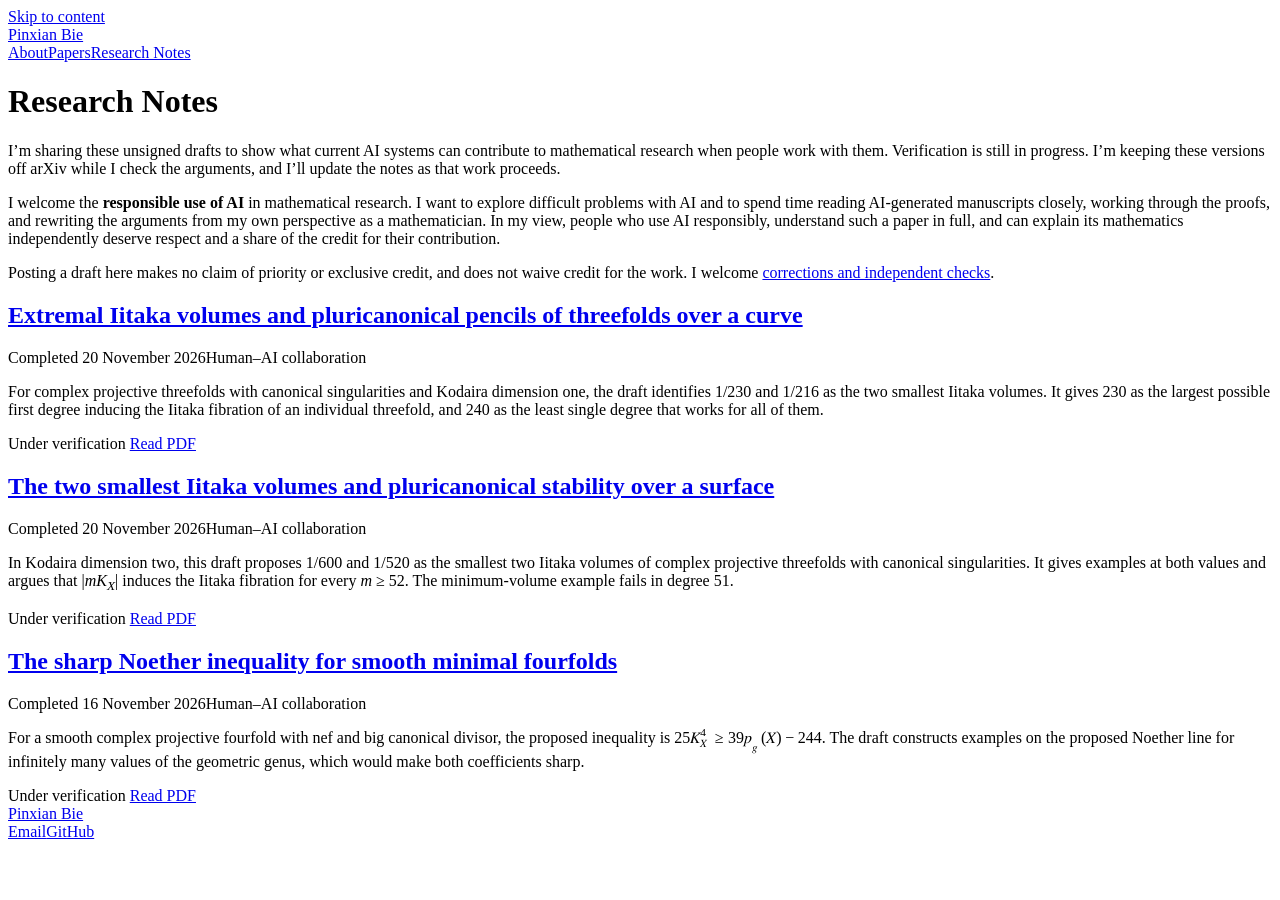
==== research-notes.html @ ce0310d9 "Publish the homepage, papers and research notes" ====
<!doctype html>
<html lang="en">
<head>
  <meta charset="utf-8">
  <meta name="viewport" content="width=device-width, initial-scale=1">
  <meta name="theme-color" content="#ffffff">
  <meta name="description" content="Unsigned drafts developed through human–AI collaboration. Each entry records its completion date and current verification status.">
  <title>Research Notes · Pinxian Bie</title>
  <link rel="stylesheet" href="assets/site.css">
</head>
<body>
  <a class="skip" href="#content">Skip to content</a>
  <header class="masthead"><div class="wrap masthead-inner">
    <a class="wordmark" href="index.html" aria-label="Pinxian Bie, home">Pinxian Bie</a>
    <nav aria-label="Primary navigation"><a href="index.html">About</a><a href="papers.html">Papers</a><a href="research-notes.html" aria-current="page">Research Notes</a></nav>
  </div></header>
  <main id="content" class="wrap" tabindex="-1">
    <div class="page-head notes-head"><h1>Research Notes</h1>
      <div class="notes-intro">
        <p>I’m sharing these unsigned drafts to show what current AI systems can contribute to mathematical research when people work with them. Verification is still in progress. I’m keeping these versions off arXiv while I check the arguments, and I’ll update the notes as that work proceeds.</p>
        <p>I welcome the <strong>responsible use of AI</strong> in mathematical research. I want to explore difficult problems with AI and to spend time reading AI-generated manuscripts closely, working through the proofs, and rewriting the arguments from my own perspective as a mathematician. In my view, people who use AI responsibly, understand such a paper in full, and can explain its mathematics independently deserve respect and a share of the credit for their contribution.</p>
        <p>Posting a draft here makes no claim of priority or exclusive credit, and does not waive credit for the work. I welcome <a href="mailto:biepinxian@gmail.com">corrections and independent checks</a>.</p>
      </div>
    </div>
    <div class="record-list">
      <article class="entry note" id="iitaka-curve">
        <div class="entry-body">
          <h2 class="entry-title"><a href="drafts/Iitaka_Threefolds_Over_a_Curve.pdf">Extremal Iitaka volumes and pluricanonical pencils of threefolds over a curve</a></h2>
          <p class="note-meta"><span>Completed <time datetime="2026-11-20">20 November 2026</time></span><span>Human–AI collaboration</span></p>
          <p class="summary">For complex projective threefolds with canonical singularities and Kodaira dimension one, the draft identifies <span class='num'>1/230</span> and <span class='num'>1/216</span> as the two smallest Iitaka volumes. It gives 230 as the largest possible first degree inducing the Iitaka fibration of an individual threefold, and 240 as the least single degree that works for all of them.</p>
        </div>
        <div class="entry-aside note-aside">
          <span class="status">Under verification</span>
          <a class="pdf-link" href="drafts/Iitaka_Threefolds_Over_a_Curve.pdf" aria-label="Read PDF of Extremal Iitaka volumes and pluricanonical pencils of threefolds over a curve">Read PDF</a>
        </div>
      </article>
      <article class="entry note" id="iitaka-surface">
        <div class="entry-body">
          <h2 class="entry-title"><a href="drafts/Iitaka_Threefolds_Over_a_Surface.pdf">The two smallest Iitaka volumes and pluricanonical stability over a surface</a></h2>
          <p class="note-meta"><span>Completed <time datetime="2026-11-20">20 November 2026</time></span><span>Human–AI collaboration</span></p>
          <p class="summary">In Kodaira dimension two, this draft proposes <span class='num'>1/600</span> and <span class='num'>1/520</span> as the smallest two Iitaka volumes of complex projective threefolds with canonical singularities. It gives examples at both values and argues that <span class='num'>|<var>mK</var><sub><var>X</var></sub>|</span> induces the Iitaka fibration for every <span class='num'><var>m</var> ≥ 52</span>. The minimum-volume example fails in degree 51.</p>
        </div>
        <div class="entry-aside note-aside">
          <span class="status">Under verification</span>
          <a class="pdf-link" href="drafts/Iitaka_Threefolds_Over_a_Surface.pdf" aria-label="Read PDF of The two smallest Iitaka volumes and pluricanonical stability over a surface">Read PDF</a>
        </div>
      </article>
      <article class="entry note" id="noether-fourfolds">
        <div class="entry-body">
          <h2 class="entry-title"><a href="drafts/Sharp_Noether_Inequality_Smooth_Fourfolds.pdf">The sharp Noether inequality for smooth minimal fourfolds</a></h2>
          <p class="note-meta"><span>Completed <time datetime="2026-11-16">16 November 2026</time></span><span>Human–AI collaboration</span></p>
          <p class="summary">For a smooth complex projective fourfold with nef and big canonical divisor, the proposed inequality is <math aria-label='25 K sub X to the fourth is at least 39 times the geometric genus minus 244'><mn>25</mn><msubsup><mi>K</mi><mi>X</mi><mn>4</mn></msubsup><mo>≥</mo><mn>39</mn><msub><mi>p</mi><mi>g</mi></msub><mo>(</mo><mi>X</mi><mo>)</mo><mo>−</mo><mn>244</mn></math>. The draft constructs examples on the proposed Noether line for infinitely many values of the geometric genus, which would make both coefficients sharp.</p>
        </div>
        <div class="entry-aside note-aside">
          <span class="status">Under verification</span>
          <a class="pdf-link" href="drafts/Sharp_Noether_Inequality_Smooth_Fourfolds.pdf" aria-label="Read PDF of The sharp Noether inequality for smooth minimal fourfolds">Read PDF</a>
        </div>
      </article></div></main>
  <footer class="footer"><div class="wrap footer-inner"><a class="footer-name" href="index.html">Pinxian Bie</a>
    <div><a href="mailto:biepinxian@gmail.com">Email</a><a href="https://github.com/Pxb42">GitHub</a></div>
  </div></footer>
</body>
</html>
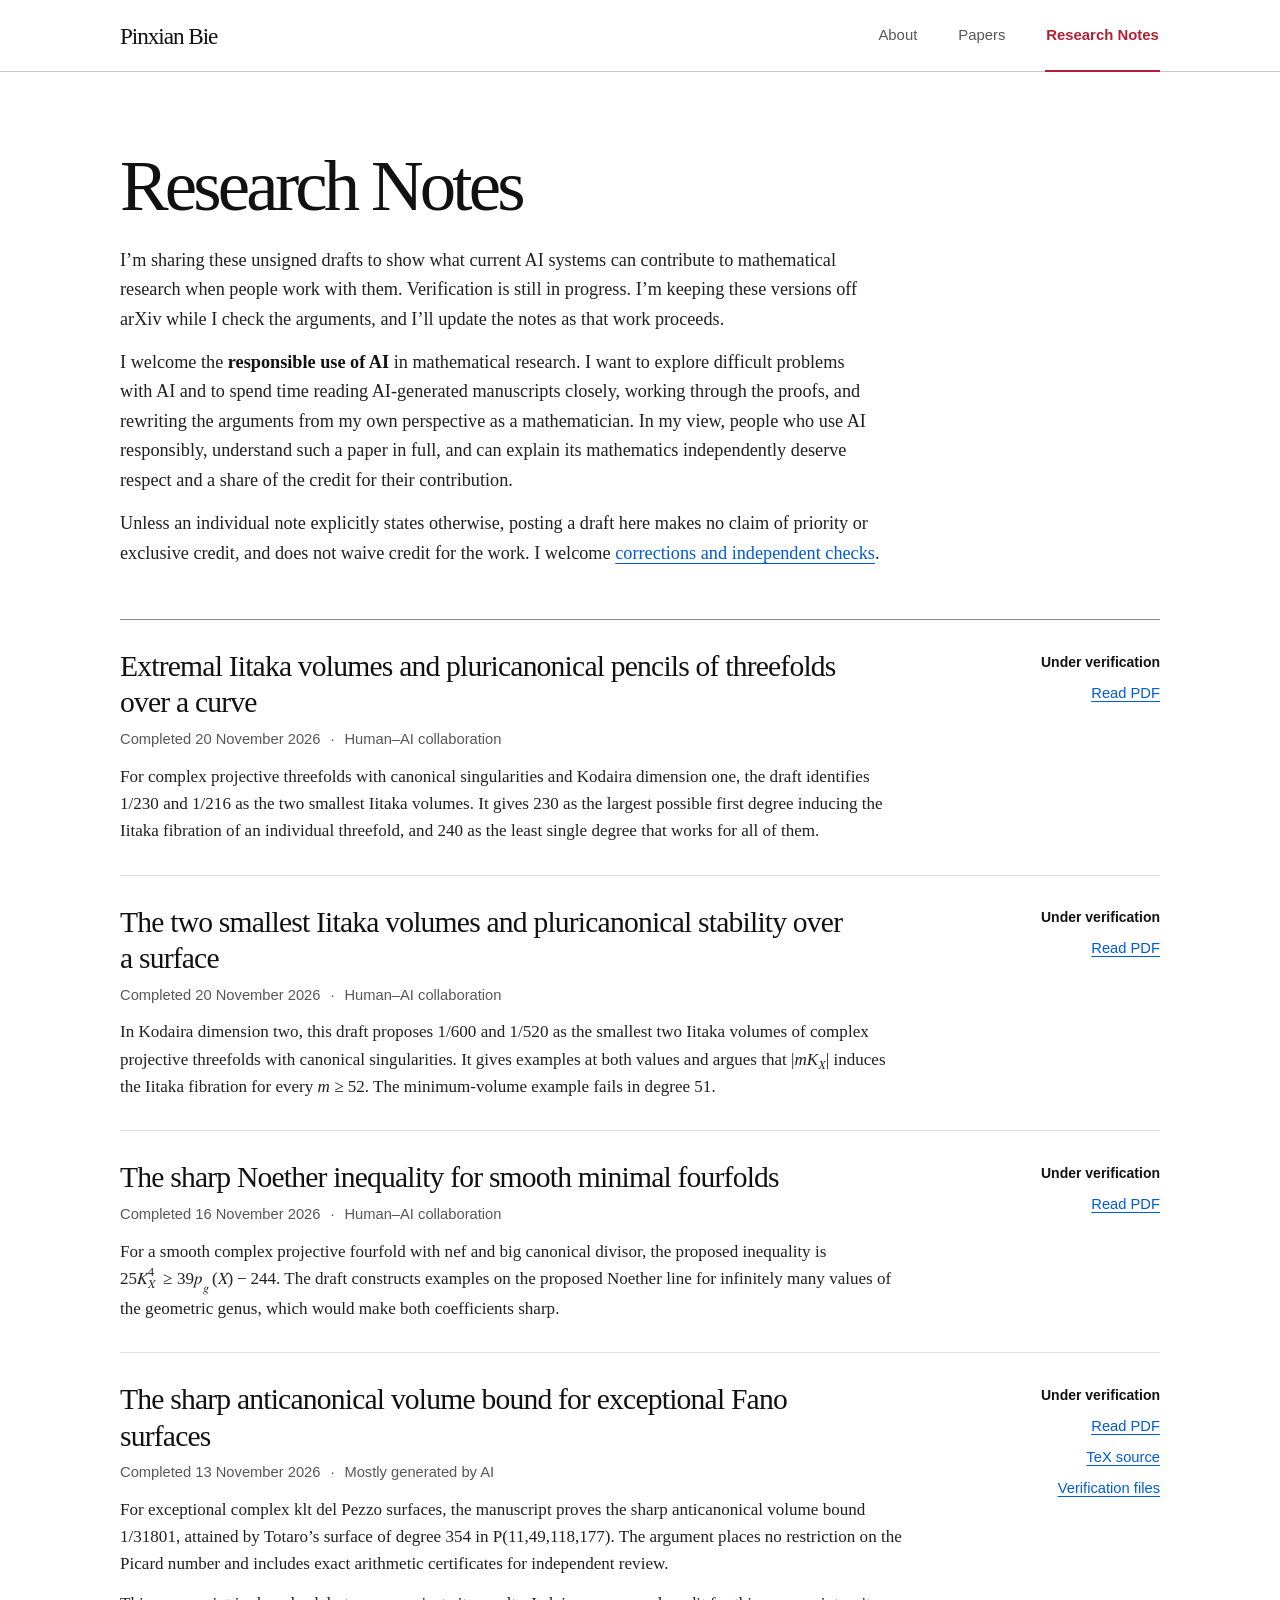
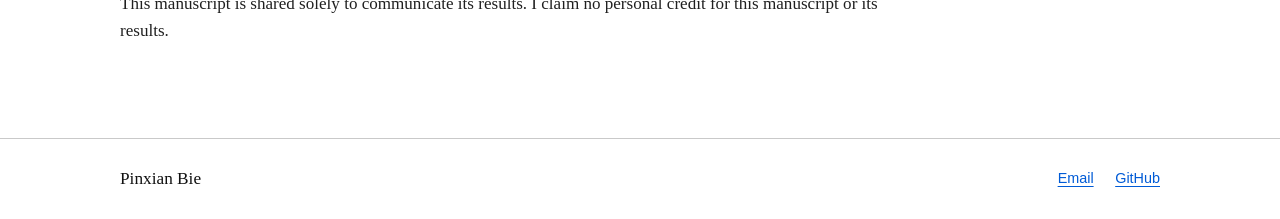
==== commit 2fd56bb2: "Add the exceptional Fano Research Note Link the PDF, embedded-reference TeX, and verification archiv" ====
--- a/research-notes.html
+++ b/research-notes.html
@@ -4,7 +4,7 @@
   <meta charset="utf-8">
   <meta name="viewport" content="width=device-width, initial-scale=1">
   <meta name="theme-color" content="#ffffff">
-  <meta name="description" content="Unsigned drafts developed through human–AI collaboration. Each entry records its completion date and current verification status.">
+  <meta name="description" content="Unsigned research drafts with article-specific AI disclosures, completion dates, and verification status.">
   <title>Research Notes · Pinxian Bie</title>
   <link rel="stylesheet" href="assets/site.css">
 </head>
@@ -19,7 +19,7 @@
       <div class="notes-intro">
         <p>I’m sharing these unsigned drafts to show what current AI systems can contribute to mathematical research when people work with them. Verification is still in progress. I’m keeping these versions off arXiv while I check the arguments, and I’ll update the notes as that work proceeds.</p>
         <p>I welcome the <strong>responsible use of AI</strong> in mathematical research. I want to explore difficult problems with AI and to spend time reading AI-generated manuscripts closely, working through the proofs, and rewriting the arguments from my own perspective as a mathematician. In my view, people who use AI responsibly, understand such a paper in full, and can explain its mathematics independently deserve respect and a share of the credit for their contribution.</p>
-        <p>Posting a draft here makes no claim of priority or exclusive credit, and does not waive credit for the work. I welcome <a href="mailto:biepinxian@gmail.com">corrections and independent checks</a>.</p>
+        <p>Unless an individual note explicitly states otherwise, posting a draft here makes no claim of priority or exclusive credit, and does not waive credit for the work. I welcome <a href="mailto:biepinxian@gmail.com">corrections and independent checks</a>.</p>
       </div>
     </div>
     <div class="record-list">
@@ -55,7 +55,23 @@
           <span class="status">Under verification</span>
           <a class="pdf-link" href="drafts/Sharp_Noether_Inequality_Smooth_Fourfolds.pdf" aria-label="Read PDF of The sharp Noether inequality for smooth minimal fourfolds">Read PDF</a>
         </div>
-      </article></div></main>
+      </article>
+      <article class="entry note" id="exceptional-fano">
+        <div class="entry-body">
+          <h2 class="entry-title"><a href="drafts/Exceptional_Fano_Volume.pdf">The sharp anticanonical volume bound for exceptional Fano surfaces</a></h2>
+          <p class="note-meta"><span>Completed <time datetime="2026-11-13">13 November 2026</time></span><span>Mostly generated by AI</span></p>
+          <p class="summary">For exceptional complex klt del Pezzo surfaces, the manuscript proves the sharp anticanonical volume bound <span class="num">1/31801</span>, attained by Totaro’s surface of degree 354 in <span class="num">P(11,49,118,177)</span>. The argument places no restriction on the Picard number and includes exact arithmetic certificates for independent review.</p>
+          <p class="summary">This manuscript is shared solely to communicate its results. I claim no personal credit for this manuscript or its results.</p>
+        </div>
+        <div class="entry-aside note-aside">
+          <span class="status">Under verification</span>
+          <a class="pdf-link" href="drafts/Exceptional_Fano_Volume.pdf" aria-label="Read PDF of The sharp anticanonical volume bound for exceptional Fano surfaces">Read PDF</a>
+          <a class="pdf-link" href="drafts/Exceptional_Fano_Volume.tex" aria-label="Download TeX source of the exceptional Fano manuscript">TeX source</a>
+          <a class="pdf-link" href="drafts/Exceptional_Fano_Volume_Verification.zip" aria-label="Download exact verification programs and certificates">Verification files</a>
+        </div>
+      </article>
+    </div>
+  </main>
   <footer class="footer"><div class="wrap footer-inner"><a class="footer-name" href="index.html">Pinxian Bie</a>
     <div><a href="mailto:biepinxian@gmail.com">Email</a><a href="https://github.com/Pxb42">GitHub</a></div>
   </div></footer>
--- a/assets/site.css
+++ b/assets/site.css
@@ -0,0 +1,155 @@
+:root {
+  color-scheme: light;
+  --paper: #ffffff;
+  --ink: #111111;
+  --text: #202020;
+  --muted: #575757;
+  --link: #005bd6;
+  --active: #b22032;
+  --rule: #c9c9c9;
+  --light-rule: #e0e0e0;
+  --serif: "STIX Two Text", "Baskervville", Georgia, "Times New Roman", serif;
+  --sans: Inter, "Source Sans 3", -apple-system, BlinkMacSystemFont, "Segoe UI", Arial, sans-serif;
+}
+
+* { box-sizing: border-box; }
+html { scroll-padding-top: 2rem; }
+body {
+  margin: 0;
+  background: var(--paper);
+  color: var(--text);
+  font: 400 1.075rem/1.62 var(--serif);
+  -webkit-font-smoothing: antialiased;
+}
+body, figure, h1, h2, h3, p { margin: 0; }
+a { color: var(--link); text-decoration-thickness: 1px; text-underline-offset: .22em; }
+a:hover { color: var(--link); text-decoration-thickness: 2px; }
+a:focus-visible { outline: 2px solid var(--link); outline-offset: 4px; border-radius: 1px; }
+main:focus { outline: none; }
+.wrap { width: min(calc(100% - 5.5rem), 65rem); margin-inline: auto; }
+.skip { position: absolute; top: -5rem; left: 1rem; z-index: 2; padding: .45rem 1rem; background: white; }
+.skip:focus { top: .5rem; }
+
+.masthead { border-bottom: 1px solid var(--rule); }
+.masthead-inner, .footer-inner { display: flex; align-items: center; justify-content: space-between; gap: 1rem; }
+.masthead-inner { min-height: 4.45rem; }
+.wordmark, .footer-name { text-decoration: none; color: var(--ink); }
+.wordmark { font: 400 1.45rem/1.12 var(--serif); letter-spacing: -.045em; }
+.masthead nav { display: flex; align-self: stretch; gap: clamp(1.3rem, 3vw, 2.45rem); }
+.masthead nav a {
+  position: relative;
+  display: flex;
+  align-items: center;
+  padding-inline: .08rem;
+  color: var(--muted);
+  text-decoration: none;
+  font: 500 .93rem/1.2 var(--sans);
+}
+.masthead nav a:hover { color: var(--link); }
+.masthead nav a[aria-current="page"] { color: var(--active); font-weight: 650; }
+.masthead nav [aria-current="page"]::after {
+  position: absolute; content: ""; height: 2px; background: currentColor; inset: auto 0 -1px;
+}
+
+h1, h2, h3 { color: var(--ink); font-weight: 400; }
+strong { color: var(--ink); font-weight: 700; }
+h1 { font-size: clamp(3.45rem, 6.4vw, 5.3rem); letter-spacing: -.052em; line-height: 1.02; }
+.intro {
+  display: grid;
+  grid-template-columns: minmax(0, 1.6fr) minmax(0, 1fr);
+  gap: clamp(2.35rem, 6vw, 5.5rem);
+  align-items: center;
+  padding: clamp(2.8rem, 5.5vw, 4.8rem) 0 clamp(3rem, 5vw, 4.45rem);
+}
+.bio .lead {
+  font-size: clamp(1.25rem, 2.2vw, 1.52rem);
+  line-height: 1.43;
+  color: var(--ink);
+  letter-spacing: -.012em;
+  margin-top: 1.3rem;
+}
+.bio > p + p { margin-top: .95rem; }
+.contact { display: flex; align-items: baseline; flex-wrap: wrap; gap: .5rem .9rem; margin-top: 1.5rem; font: 400 .94rem/1.5 var(--sans); }
+.contact span { color: var(--muted); }
+.geometry { align-self: center; max-width: 23rem; justify-self: end; width: 100%; }
+.geometry img { display: block; width: 100%; height: auto; filter: grayscale(1); }
+.geometry figcaption { padding: 1.05rem .15rem 0; margin-top: .15rem; border-top: 1px solid var(--rule); }
+.figure-equation { color: var(--ink); font-size: 1.35rem; letter-spacing: .01em; line-height: 1.3; }
+.geometry figcaption p { font: 400 .89rem/1.55 var(--sans); color: var(--muted); margin-top: .45rem; }
+.geometry figcaption a { color: var(--link); }
+.home-papers, .record-list { border-top: 1.5px solid #888; }
+.section-head { display: flex; justify-content: space-between; align-items: baseline; padding: 1.65rem 0 1.25rem; border-bottom: 1px solid var(--light-rule); }
+.section-head h2 { font-size: clamp(2.05rem, 4.1vw, 2.9rem); letter-spacing: -.045em; line-height: 1.2; }
+.section-head > a, .pdf-link { font: 500 .92rem/1.5 var(--sans); }
+.page-head { padding: clamp(2.9rem, 6vw, 5.45rem) 0 clamp(2.1rem, 4vw, 3.4rem); }
+.page-head h1 { font-size: clamp(3.15rem, 6vw, 4.55rem); }
+.deck { max-width: 43rem; margin-top: 1.1rem; font-size: 1.28rem; line-height: 1.48; }
+.notes-intro { max-width: 47.5rem; margin-top: 1.4rem; font-size: 1.14rem; }
+.notes-intro p + p { margin-top: .85rem; }
+.entry {
+  display: grid;
+  grid-template-columns: minmax(0, 1fr) minmax(8rem, auto);
+  gap: clamp(1.1rem, 4vw, 3.4rem);
+  padding: 1.75rem 0 1.9rem;
+  border-bottom: 1px solid var(--light-rule);
+  scroll-margin-top: 1rem;
+}
+.entry:last-child { border-bottom: 0; }
+.entry-title { max-width: 46rem; font-size: clamp(1.43rem, 2.5vw, 1.85rem); letter-spacing: -.027em; line-height: 1.22; overflow-wrap: break-word; }
+.entry-title a { color: var(--ink); text-decoration: none; }
+.entry-title a:hover, .wordmark:hover, .footer-name:hover { color: var(--link); text-decoration: underline; }
+.authors, .note-meta { color: var(--muted); font: 400 .92rem/1.55 var(--sans); margin-top: .48rem; }
+.summary { max-width: 49rem; margin-top: .75rem; font-size: 1.067rem; line-height: 1.59; }
+.entry-aside { text-align: right; padding-top: .23rem; }
+.identifier { font: 400 .9rem/1.6 var(--sans); font-variant-numeric: tabular-nums; white-space: nowrap; }
+.note-meta { display: flex; gap: .25rem 0; flex-wrap: wrap; }
+.note-meta span + span::before { content: "·"; margin-inline: .62rem; }
+.note-aside { display: flex; flex-direction: column; align-items: flex-end; gap: .55rem; }
+.status { font: 650 .875rem/1.5 var(--sans); color: var(--ink); }
+.num { white-space: nowrap; }
+.summary sup, .summary sub { font-size: .72em; line-height: 0; }
+math { font-size: 1em; }
+.footer { margin-top: clamp(2.25rem, 5vw, 4.3rem); border-top: 1px solid var(--rule); }
+.footer-inner { min-height: 5rem; }
+.footer-name { font-size: 1.08rem; }
+.footer-inner > div { display: flex; gap: 1.35rem; font: 400 .9rem/1.5 var(--sans); }
+
+@media (max-width: 51rem) {
+  .wrap { width: min(calc(100% - 3.5rem), 65rem); }
+  .intro { gap: 2.1rem; grid-template-columns: minmax(0, 1.5fr) minmax(0, 1fr); }
+}
+@media (max-width: 43rem) {
+  .wrap { width: calc(100% - 2.55rem); }
+  .masthead-inner { min-height: 3.65rem; }
+  .masthead nav { gap: 1.15rem; }
+  .masthead nav a { font-size: .875rem; }
+  .wordmark { font-size: 1.2rem; }
+  .intro { grid-template-columns: 1fr; gap: 2.15rem; padding-top: 2.5rem; padding-bottom: 2.4rem; }
+  .geometry { display: grid; grid-template-columns: 1fr 1.2fr; align-items: center; gap: .95rem; max-width: 35rem; justify-self: start; }
+  .geometry figcaption { padding: .68rem 0; margin: 0; }
+  .figure-equation { font-size: 1.13rem; }
+  .geometry figcaption p { font-size: .875rem; line-height: 1.45; }
+  .section-head { padding: 1.15rem 0 1rem; }
+  .entry { display: flex; flex-direction: column; gap: .68rem; padding: 1.35rem 0 1.45rem; }
+  .entry-aside { padding: 0; text-align: left; }
+  .note-aside { flex-direction: row; align-items: baseline; flex-wrap: wrap; gap: .35rem 1.1rem; }
+  .notes-intro { font-size: 1.075rem; }
+}
+@media (max-width: 24rem) {
+  .wrap { width: calc(100% - 2rem); }
+  .masthead-inner { gap: .55rem; }
+  .masthead nav { gap: .8rem; }
+  .wordmark { font-size: 1.075rem; }
+  .geometry { gap: .8rem; }
+  .note-meta { display: grid; }
+  .note-meta span + span::before { content: none; }
+}
+@media print {
+  body { background: #fff; color: #000; }
+  .wrap { width: 100%; max-width: none; }
+  .masthead, .footer, .skip, .section-head > a { display: none; }
+  .intro, .page-head { padding: 0 0 1.3rem; }
+  .geometry { max-width: 15rem; }
+  .entry { break-inside: avoid; }
+  a { color: inherit; }
+}
